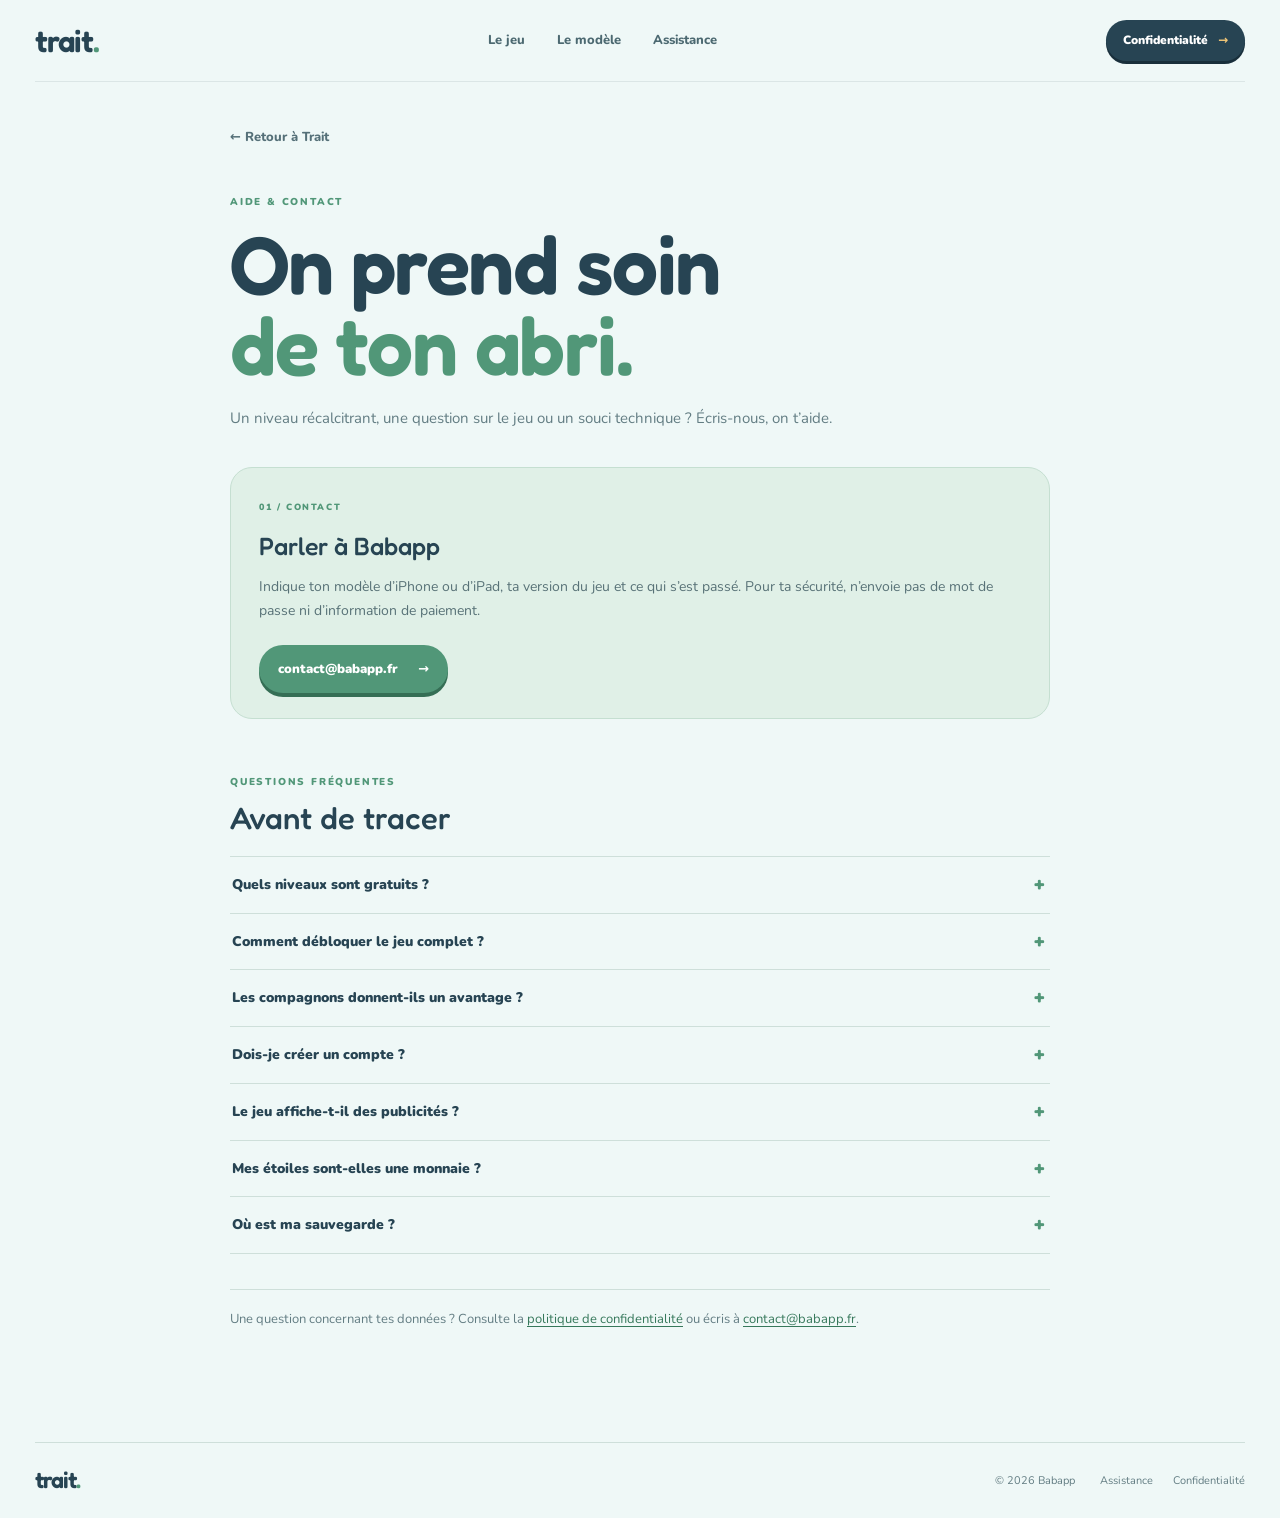
==== assistance/index.html @ 21019c67 "Publie les pages publiques de Trait" ====
<!doctype html>
<html lang="fr"><head><meta charset="utf-8"><meta name="viewport" content="width=device-width, initial-scale=1"><meta name="theme-color" content="#eff8f7"><meta name="description" content="Aide pour Trait : niveaux gratuits, sauvegarde, achats int&eacute;gr&eacute;s et contact Babapp."><title>Assistance — Trait</title><link rel="stylesheet" href="../styles.css"><link rel="stylesheet" href="../legal.css"></head>
<body><header class="site-header wrap"><a class="wordmark" href="../">trait<span>.</span></a><nav class="main-nav" aria-label="Navigation principale"><a href="../#jeu">Le jeu</a><a href="../#freemium">Le mod&egrave;le</a><a href="./">Assistance</a></nav><a class="nav-cta" href="../confidentialite/">Confidentialit&eacute; <span>&rarr;</span></a></header>
<main class="legal wrap"><a class="back-link" href="../">&larr; Retour &agrave; Trait</a><p class="eyebrow">Aide &amp; contact</p><h1>On prend soin<br><em>de ton abri.</em></h1><p class="legal-lead">Un niveau r&eacute;calcitrant, une question sur le jeu ou un souci technique ? &Eacute;cris-nous, on t&rsquo;aide.</p>
<section class="contact-panel"><span class="panel-index">01 / CONTACT</span><h2>Parler &agrave; Babapp</h2><p>Indique ton mod&egrave;le d&rsquo;iPhone ou d&rsquo;iPad, ta version du jeu et ce qui s&rsquo;est pass&eacute;. Pour ta s&eacute;curit&eacute;, n&rsquo;envoie pas de mot de passe ni d&rsquo;information de paiement.</p><a class="button button-primary" href="mailto:contact@babapp.fr?subject=Assistance%20Trait">contact@babapp.fr <span>&rarr;</span></a></section>
<section class="faq"><p class="eyebrow">Questions fr&eacute;quentes</p><h2>Avant de tracer</h2><details><summary>Quels niveaux sont gratuits ?</summary><p>Les trois premiers niveaux sont offerts. Ils pr&eacute;sentent le dessin, la limite d&rsquo;encre et la r&eacute;sistance de l&rsquo;abri.</p></details><details><summary>Comment d&eacute;bloquer le jeu complet ?</summary><p>Le mod&egrave;le pr&eacute;vu est un achat unique, sans abonnement. Les paiements int&eacute;gr&eacute;s ne sont pas encore activ&eacute;s dans la version actuelle.</p></details><details><summary>Les compagnons donnent-ils un avantage ?</summary><p>Non. Les compagnons changent l&rsquo;apparence, pas la physique, l&rsquo;encre ni la difficult&eacute;.</p></details><details><summary>Dois-je cr&eacute;er un compte ?</summary><p>Non. Il n&rsquo;y a pas de compte &agrave; cr&eacute;er. Les &eacute;toiles, achats et pr&eacute;f&eacute;rences sont enregistr&eacute;s sur l&rsquo;appareil.</p></details><details><summary>Le jeu affiche-t-il des publicit&eacute;s ?</summary><p>Non. Trait ne contient pas de publicit&eacute;.</p></details><details><summary>Mes &eacute;toiles sont-elles une monnaie ?</summary><p>Non. Les &eacute;toiles mesurent ta r&eacute;ussite et d&eacute;bloquent certains cadeaux cosm&eacute;tiques. Elles ne sont jamais d&eacute;pens&eacute;es.</p></details><details><summary>O&ugrave; est ma sauvegarde ?</summary><p>La progression est stock&eacute;e localement. Supprimer l&rsquo;application ou r&eacute;initialiser l&rsquo;appareil peut effacer cette sauvegarde.</p></details></section>
<p class="legal-bottom">Une question concernant tes donn&eacute;es ? Consulte la <a href="../confidentialite/">politique de confidentialit&eacute;</a> ou &eacute;cris &agrave; <a href="mailto:contact@babapp.fr">contact@babapp.fr</a>.</p></main>
<footer class="site-footer wrap"><a class="wordmark" href="../">trait<span>.</span></a><span>&copy; <span id="year">2026</span> Babapp</span><nav aria-label="Liens utiles"><a href="./">Assistance</a><a href="../confidentialite/">Confidentialit&eacute;</a></nav></footer><script>document.getElementById('year').textContent=new Date().getFullYear();</script></body></html>
---- styles.css ----
@font-face{font-family:Fredoka;src:url('assets/Fredoka.ttf') format('truetype');font-display:swap}@font-face{font-family:Nunito;src:url('assets/Nunito.ttf') format('truetype');font-display:swap}
:root{color-scheme:light;--sky:#eff8f7;--paper:#fbfcf8;--ink:#274453;--muted:#637d83;--line:#cedfda;--blue:#5e91ad;--green:#519778;--mint:#dceee5;--sun:#f4c878;--body:Nunito,system-ui,sans-serif;--display:Fredoka,'Arial Rounded MT Bold',sans-serif}*{box-sizing:border-box}html{scroll-behavior:smooth;scroll-padding-top:84px}body{margin:0;background:var(--sky);color:var(--ink);font:16px/1.55 var(--body);overflow-x:hidden}a{color:inherit;text-decoration:none}img{display:block;max-width:100%}.wrap{width:min(1210px,calc(100% - 64px));margin-inline:auto}.site-header{height:82px;display:flex;align-items:center;justify-content:space-between;border-bottom:1px solid #2744531a}.wordmark{font:600 31px/.9 var(--display);letter-spacing:-1px;color:var(--ink)}.wordmark span{color:var(--green)}.main-nav{display:flex;gap:32px;font-size:13px;font-weight:800;color:#4c6971}.main-nav a,.site-footer nav a{transition:color .2s}.main-nav a:hover,.site-footer nav a:hover{color:var(--green)}.nav-cta{background:var(--ink);color:#fff;border-radius:999px;padding:11px 17px;font-size:12px;font-weight:900;box-shadow:0 3px 0 #192f3b}.nav-cta span{color:var(--sun);margin-left:7px}.hero{min-height:690px;display:grid;grid-template-columns:.92fr 1.08fr;align-items:center;gap:35px;padding-block:64px 82px;position:relative}.hero-copy{z-index:2}.eyebrow{display:flex;align-items:center;gap:9px;color:var(--green);font-size:10px;line-height:1.4;font-weight:900;letter-spacing:1.8px;text-transform:uppercase;margin:0 0 18px}.eyebrow i{width:7px;height:7px;background:var(--green);border-radius:50%;box-shadow:0 0 0 4px #5197781c}.hero h1{font:600 clamp(56px,6.3vw,82px)/.97 var(--display);letter-spacing:-2px;margin:0}.hero h1 em,.section-intro h2 em,.freemium-main h2 em,.companions-copy h2 em,.closing h2 em{color:var(--green);font-style:normal}.hero-lead{max-width:410px;margin:22px 0 0;color:#5d777e;font-size:17px}.hero-actions{display:flex;align-items:center;gap:24px;margin-top:27px}.button{min-height:48px;display:inline-flex;align-items:center;justify-content:center;gap:20px;padding:0 19px;border-radius:999px;font-size:13px;font-weight:900;transition:transform .2s,box-shadow .2s}.button:active,.nav-cta:active{transform:translateY(1px)}.button-primary{background:var(--green);color:#fff;box-shadow:0 4px 0 #356e55}.button-primary:hover{background:#408465;box-shadow:0 5px 0 #356e55}.simple-link{font-size:13px;font-weight:900;color:var(--ink);text-decoration:underline;text-decoration-color:#92b8a6;text-underline-offset:4px}.hero-promises{display:flex;flex-wrap:wrap;gap:9px 19px;margin-top:28px;font-size:11px;font-weight:800;color:#557078}.hero-promises span{display:flex;gap:5px;align-items:center}.hero-promises b{font:600 18px var(--display);color:var(--green)}.hero-visual{height:500px;position:relative;isolation:isolate}.hero-picture{position:absolute;left:0;top:18px;width:94%;height:390px;border-radius:42% 48% 35% 43%/22% 25% 33% 36%;overflow:hidden;background:var(--mint);box-shadow:0 24px 54px #355f4c1b;transform:rotate(1deg)}.hero-picture>img{width:100%;height:100%;object-fit:cover}.picture-stamp{position:absolute;top:22px;left:23px;width:77px;height:77px;display:grid;place-content:center;text-align:center;border-radius:50%;background:var(--sun);color:#52472f;font:900 10px/1.2 var(--body);letter-spacing:1px;transform:rotate(-12deg)}.picture-stamp b{font:500 16px var(--display)}.picture-index{position:absolute;right:19px;bottom:13px;background:#fbfcf1dd;border-radius:99px;padding:7px 12px;color:#50636a;font-size:8px;font-weight:900;letter-spacing:1px}.phone-shot{position:absolute;right:0;bottom:0;width:174px;margin:0;padding:7px 7px 11px;background:#fff;border-radius:21px;box-shadow:0 18px 40px #2744532c;transform:rotate(4deg)}.phone-shot img{border-radius:15px}.phone-shot figcaption{padding:9px 7px 1px;font-size:10px;color:var(--muted);line-height:1.25}.phone-shot figcaption b{color:var(--ink)}.hero-number{position:absolute;right:0;bottom:30px;font-size:9px;letter-spacing:2px;font-weight:900;color:#87a29f}.ticker{overflow:hidden;background:#dceee5;border-block:1px solid #c6dfd3;transform:rotate(-.7deg) scale(1.02);padding:10px 0}.ticker>div{min-width:930px;display:flex;align-items:center;justify-content:space-around;white-space:nowrap;color:#426f5c;font:600 15px var(--display);letter-spacing:2px}.ticker b{color:#e0aa51}.how{padding-block:112px 120px}.section-intro{text-align:center;margin-bottom:54px}.section-intro h2,.freemium-main h2,.companions-copy h2{font:600 clamp(40px,5.5vw,64px)/1.03 var(--display);letter-spacing:-1.2px;margin:0}.steps{display:grid;grid-template-columns:repeat(3,1fr);border-top:1px solid var(--line);border-bottom:1px solid var(--line)}.steps article{position:relative;padding:25px 28px 30px;border-right:1px solid var(--line)}.steps article:first-child{padding-left:4px}.steps article:last-child{border:0;padding-right:4px}.step-count{display:inline-grid;place-items:center;width:32px;height:32px;border-radius:50%;background:#fff;color:var(--green);font:600 15px var(--display)}.step-art{height:115px;margin:10px 0 0;position:relative;display:flex;align-items:center;justify-content:center}.ink-art:before{content:'';position:absolute;width:195px;height:75px;border:9px solid var(--blue);border-color:var(--blue) transparent transparent transparent;border-radius:50%;transform:rotate(-7deg)}.ink-art i{position:absolute;width:8px;height:8px;border-radius:50%;background:#557e98;top:17px;left:27%}.ink-art i:nth-child(2){top:74px;left:68%;width:6px;height:6px;background:var(--green)}.ink-art i:nth-child(3){top:35px;left:83%;width:5px;height:5px}.step-art b{position:absolute;bottom:7px;font-size:9px;letter-spacing:2px;color:var(--muted)}.bee-art span{position:relative;margin:0 13px;width:29px;height:23px;border-radius:50%;background:repeating-linear-gradient(90deg,#edb64e 0 7px,#584d39 7px 11px);box-shadow:0 7px 12px #557a5b25}.bee-art span:nth-child(1){transform:rotate(-21deg) translateY(8px)}.bee-art span:nth-child(2){transform:translateY(-14px)}.bee-art span:nth-child(3){transform:rotate(21deg) translateY(8px)}.shelter-art i{position:absolute;width:128px;height:65px;border:8px solid var(--green);border-bottom:0;border-radius:58% 58% 0 0;top:15px}.shelter-art:after{content:'';position:absolute;top:76px;left:calc(50% - 76px);width:152px;height:6px;border-radius:5px;background:#779c6f}.steps h3{font:500 22px/1.15 var(--display);margin:12px 0 8px}.steps p{font-size:13px;color:var(--muted);margin:0;max-width:310px}.freemium{background:#e3f1e9;border-block:1px solid #c8dfd1;padding-block:88px}.freemium-layout{display:grid;grid-template-columns:1fr .9fr;gap:80px;align-items:center}.freemium-main>p:not(.eyebrow){max-width:470px;margin:22px 0 0;color:#567178}.free-marker{display:flex;align-items:center;gap:14px;margin-top:28px}.free-marker>b{font:600 66px/.9 var(--display);color:var(--green)}.free-marker>span{font-size:10px;line-height:1.5;font-weight:900;letter-spacing:1.3px}.free-marker small{color:var(--muted);font-size:8px}.freemium-details{border-left:1px solid #b8d1c3;padding-left:31px}.freemium-details>div{display:grid;grid-template-columns:34px 1fr;gap:12px;align-items:start;border-bottom:1px solid #c8dfd1;padding:14px 0}.freemium-details>div:first-child{padding-top:0}.detail-index{color:var(--green);font:600 17px var(--display)}.freemium-details p{margin:0;font-size:13px;color:var(--muted)}.freemium-details strong{color:var(--ink);font-size:15px}.payment-note{font-size:10px!important;line-height:1.5;margin:15px 0 0!important;color:#687d7a!important}.companions{padding-block:118px 120px;display:grid;grid-template-columns:.9fr 1.1fr;gap:70px;align-items:center}.companions-copy>p:not(.eyebrow){max-width:390px;color:var(--muted);margin:20px 0}.companions-copy .simple-link span{color:var(--green);margin-left:5px}.companions-art{height:335px;position:relative;display:flex;align-items:center;justify-content:center;background:radial-gradient(ellipse at 55% 60%,#d4eadc 0 14%,transparent 14.5%),radial-gradient(ellipse at 50% 65%,#e2f1e5 0 30%,transparent 30.5%)}.companion-circle{position:absolute;display:grid;place-items:center;border-radius:50%;background:#fff;box-shadow:0 14px 30px #315c4920}.companion-circle img{width:100%;height:100%;object-fit:contain}.hedgehog{width:188px;height:188px;left:14%;top:50px;background:#f8e3c1}.panda{width:135px;height:135px;right:12%;bottom:35px;background:#d9ecdf}.orbit{position:absolute;color:var(--green);font-size:19px;letter-spacing:7px}.orbit-one{top:42px;right:22%}.orbit-two{bottom:25px;left:23%;color:#d69c52}.companion-label{position:absolute;bottom:0;right:0;color:#779092;font-size:8px;font-weight:900;letter-spacing:1.5px}.closing{position:relative;overflow:hidden;border-top:1px solid var(--line);padding-block:66px 76px}.closing .eyebrow{margin-bottom:13px}.closing h2{font:600 clamp(44px,6.5vw,76px)/1.02 var(--display);letter-spacing:-1.5px;margin:0}.closing h2 em{color:var(--green);font-style:normal}.closing .button{margin-top:25px}.closing-shape{position:absolute;right:5%;top:-112px;color:#27445308;font:600 350px/.9 var(--display);pointer-events:none}.site-footer{min-height:76px;border-top:1px solid var(--line);display:flex;align-items:center;gap:25px;color:var(--muted);font-size:11px}.site-footer .wordmark{font-size:23px}.site-footer>span{margin-left:auto}.site-footer nav{display:flex;gap:20px}
@media(max-width:900px){.wrap{width:min(100% - 44px,700px)}.hero{grid-template-columns:1fr .9fr;gap:16px}.hero h1{font-size:clamp(53px,8vw,70px)}.hero-visual{height:415px}.hero-picture{height:325px}.phone-shot{width:144px}.freemium-layout,.companions{gap:40px}.hedgehog{left:5%}.panda{right:3%}}
@media(max-width:640px){.wrap{width:calc(100% - 36px)}.site-header{height:69px}.wordmark{font-size:27px}.main-nav{display:none}.nav-cta{font-size:10px;padding:10px 13px}.hero{grid-template-columns:1fr;gap:14px;padding-block:46px 52px}.hero h1{font-size:clamp(58px,13vw,75px)}.hero-lead{font-size:15px;max-width:360px}.hero-actions{gap:18px;flex-wrap:wrap}.hero-promises{margin-top:22px;gap:8px 16px;font-size:10px}.hero-visual{height:345px;margin-top:5px}.hero-picture{width:94%;height:277px;top:8px;border-radius:42% 47% 34% 39%/23% 23% 30% 34%}.picture-stamp{width:62px;height:62px;font-size:8px;top:13px;left:14px}.picture-index{font-size:6px;right:10px;bottom:10px;padding:6px 8px}.phone-shot{width:126px;right:1px;bottom:-2px;padding:5px 5px 8px;border-radius:15px}.phone-shot img{border-radius:11px}.phone-shot figcaption{font-size:8px;padding:6px}.hero-number{bottom:2px}.ticker{padding:9px 0}.ticker>div{justify-content:flex-start;gap:25px;font-size:13px}.how{padding-block:78px 84px}.section-intro{text-align:left;margin-bottom:29px}.section-intro h2{font-size:42px}.steps{grid-template-columns:1fr;border-bottom:0}.steps article,.steps article:first-child,.steps article:last-child{padding:19px 5px 22px;border-right:0;border-bottom:1px solid var(--line)}.steps article:last-child{border-bottom:0}.step-art{height:85px;margin-top:6px}.step-art b{bottom:0}.steps h3{margin-top:8px}.freemium{padding-block:66px}.freemium-layout,.companions{grid-template-columns:1fr;gap:31px}.freemium-main h2,.companions-copy h2{font-size:47px}.freemium-details{padding-left:18px}.free-marker>b{font-size:58px}.companions{padding-block:77px 82px}.companions-art{height:280px}.hedgehog{width:158px;height:158px;left:7%;top:33px}.panda{width:116px;height:116px;right:5%;bottom:31px}.closing{padding-block:50px 59px}.closing h2{font-size:49px}.closing-shape{font-size:210px;right:-5%;top:0}.site-footer{padding-block:17px;display:grid;grid-template-columns:1fr auto;gap:10px 18px}.site-footer>span{margin:0;justify-self:end}.site-footer nav{grid-column:1/3;justify-content:space-between;border-top:1px solid var(--line);padding-top:10px}}
@media(prefers-reduced-motion:reduce){html{scroll-behavior:auto}*,*:before,*:after{transition-duration:.01ms!important;animation-duration:.01ms!important}}
---- legal.css ----
.legal{max-width:820px;padding-top:42px;padding-bottom:100px}.back-link{display:inline-block;margin-bottom:48px;color:#557078;font-size:13px;font-weight:800}.legal>.eyebrow{margin-bottom:15px}.legal h1{margin:0;font:600 clamp(54px,8vw,82px)/.98 var(--display);letter-spacing:-1.5px}.legal h1 em{font-style:normal;color:var(--green)}.legal-lead{max-width:620px;color:var(--muted);margin:22px 0 37px;font-size:15px}.contact-panel,.privacy-summary{background:#e0f0e7;border:1px solid #c5dfd1;border-radius:22px;padding:25px 28px;margin:0 0 56px}.panel-index{color:var(--green);font-size:9px;font-weight:900;letter-spacing:1.6px}.contact-panel h2,.faq h2,.policy-copy h2{font:500 25px/1.2 var(--display);margin:13px 0 9px}.contact-panel p,.faq details p,.policy-copy p{font-size:14px;line-height:1.75;color:#587277}.contact-panel .button{margin-top:7px}.faq>.eyebrow{margin-bottom:10px}.faq h2{font-size:31px;margin:0 0 20px}.faq details{border-top:1px solid var(--line);padding:17px 2px}.faq details:last-child{border-bottom:1px solid var(--line)}.faq summary{cursor:pointer;list-style:none;padding-right:30px;position:relative;font-weight:900;font-size:14px}.faq summary::-webkit-details-marker{display:none}.faq summary:after{content:'+';position:absolute;right:3px;top:-4px;color:var(--green);font:600 21px var(--display)}.faq details[open] summary:after{content:'−'}.faq details p{margin:11px 25px 0 0}.legal-bottom{border-top:1px solid var(--line);margin-top:35px;padding-top:19px;color:var(--muted);font-size:13px}.legal-bottom a,.policy-copy a{color:#36785b;text-decoration:underline;text-underline-offset:3px}.privacy-summary{display:flex;align-items:center;gap:15px}.privacy-summary>span{font-size:25px;color:var(--green)}.privacy-summary strong{font:500 18px var(--display)}.privacy-summary p{color:var(--muted);font-size:12px;margin:4px 0 0}.policy-copy{max-width:730px}.policy-copy section{padding:0 0 22px;margin-bottom:22px;border-bottom:1px solid var(--line)}.policy-copy h2{font-size:21px;margin:0 0 8px}.policy-copy p{margin:8px 0}.hosting-note{background:#e6f1ec;border:1px solid #d1e2d8;border-radius:15px;padding:18px 20px;margin-top:34px}.hosting-note strong{font-size:13px}.hosting-note p{font-size:12px;margin-bottom:0}@media(max-width:640px){.legal{padding-top:30px;padding-bottom:70px}.back-link{margin-bottom:39px}.legal h1{font-size:58px}.legal-lead{font-size:14px}.contact-panel,.privacy-summary{padding:21px 19px}.faq h2{font-size:27px}.faq summary{font-size:13px}}
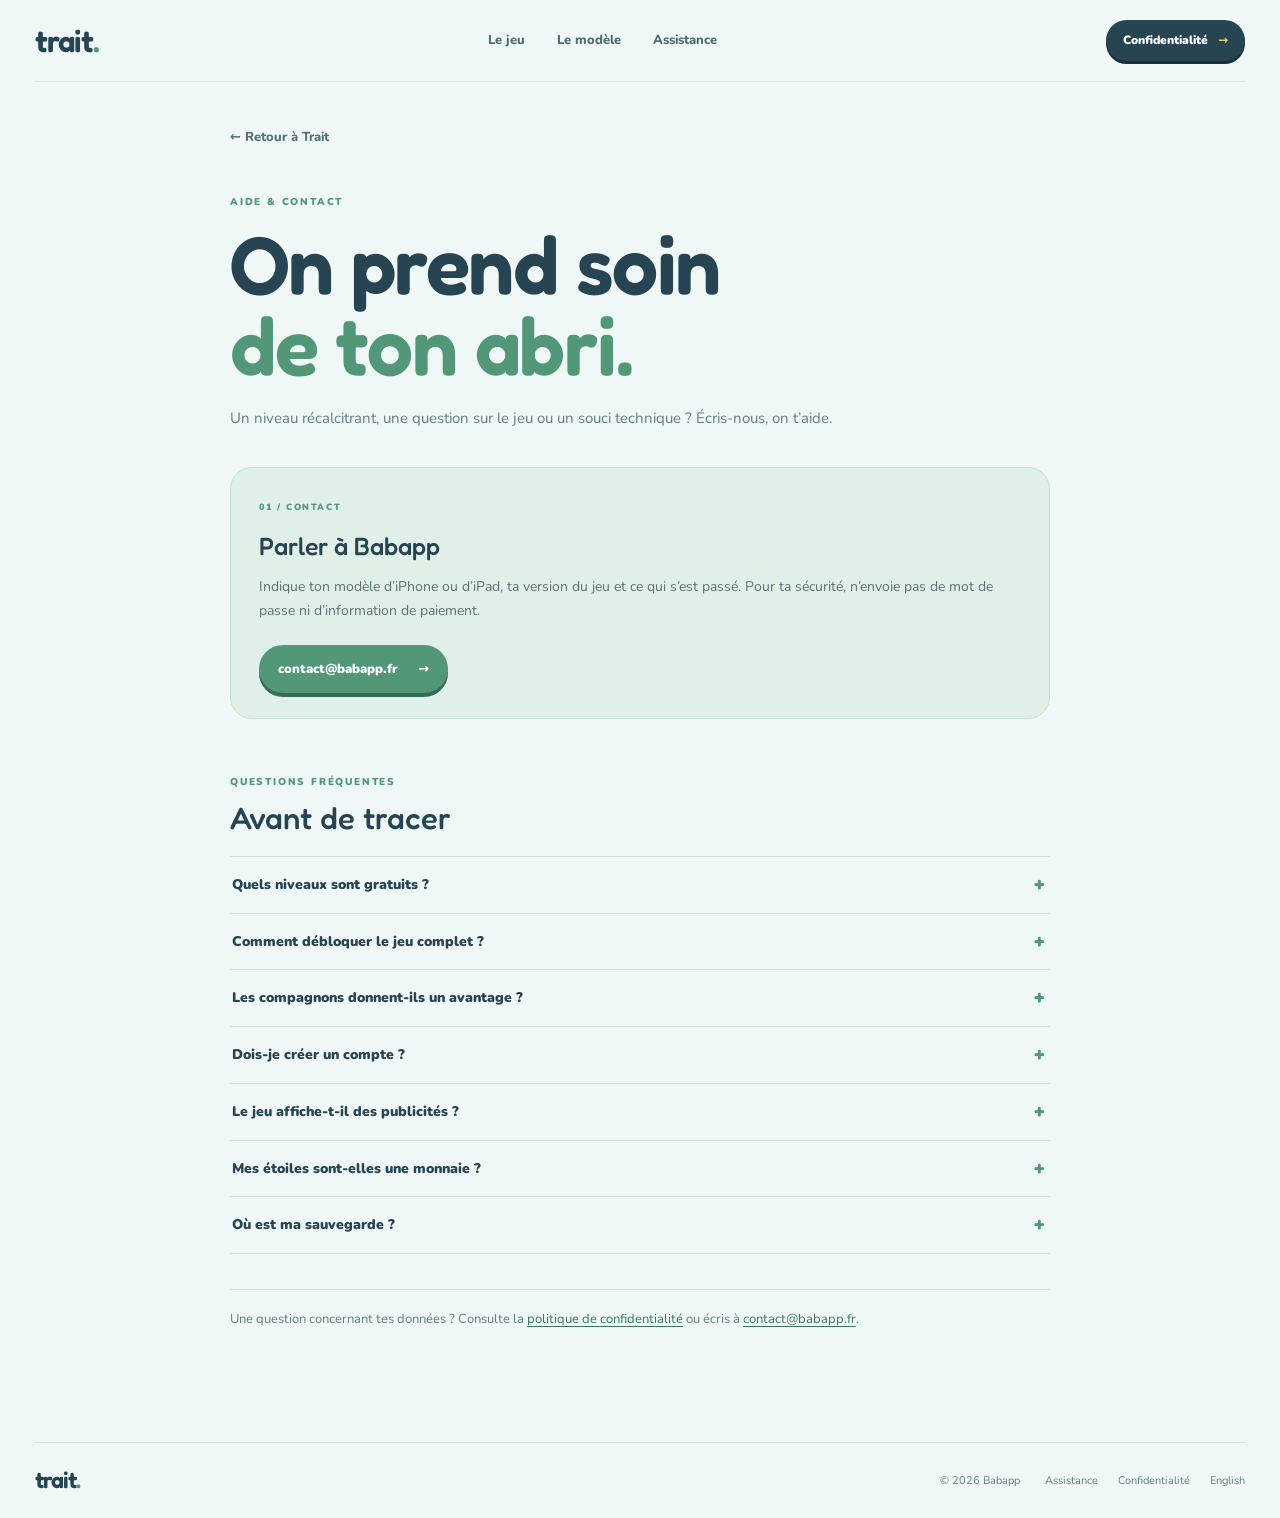
==== commit cea9e58e: "Add English website pages" ====
--- a/assistance/index.html
+++ b/assistance/index.html
@@ -1,8 +1,8 @@
 <!doctype html>
-<html lang="fr"><head><meta charset="utf-8"><meta name="viewport" content="width=device-width, initial-scale=1"><meta name="theme-color" content="#eff8f7"><meta name="description" content="Aide pour Trait : niveaux gratuits, sauvegarde, achats int&eacute;gr&eacute;s et contact Babapp."><title>Assistance — Trait</title><link rel="stylesheet" href="../styles.css"><link rel="stylesheet" href="../legal.css"></head>
+<html lang="fr"><head><meta charset="utf-8"><meta name="viewport" content="width=device-width, initial-scale=1"><meta name="theme-color" content="#eff8f7"><meta name="description" content="Aide pour Trait : niveaux gratuits, sauvegarde, achats int&eacute;gr&eacute;s et contact Babapp."><title>Assistance — Trait</title><link rel="stylesheet" href="../styles.css?v=2"><link rel="stylesheet" href="../legal.css"></head>
 <body><header class="site-header wrap"><a class="wordmark" href="../">trait<span>.</span></a><nav class="main-nav" aria-label="Navigation principale"><a href="../#jeu">Le jeu</a><a href="../#freemium">Le mod&egrave;le</a><a href="./">Assistance</a></nav><a class="nav-cta" href="../confidentialite/">Confidentialit&eacute; <span>&rarr;</span></a></header>
 <main class="legal wrap"><a class="back-link" href="../">&larr; Retour &agrave; Trait</a><p class="eyebrow">Aide &amp; contact</p><h1>On prend soin<br><em>de ton abri.</em></h1><p class="legal-lead">Un niveau r&eacute;calcitrant, une question sur le jeu ou un souci technique ? &Eacute;cris-nous, on t&rsquo;aide.</p>
 <section class="contact-panel"><span class="panel-index">01 / CONTACT</span><h2>Parler &agrave; Babapp</h2><p>Indique ton mod&egrave;le d&rsquo;iPhone ou d&rsquo;iPad, ta version du jeu et ce qui s&rsquo;est pass&eacute;. Pour ta s&eacute;curit&eacute;, n&rsquo;envoie pas de mot de passe ni d&rsquo;information de paiement.</p><a class="button button-primary" href="mailto:contact@babapp.fr?subject=Assistance%20Trait">contact@babapp.fr <span>&rarr;</span></a></section>
-<section class="faq"><p class="eyebrow">Questions fr&eacute;quentes</p><h2>Avant de tracer</h2><details><summary>Quels niveaux sont gratuits ?</summary><p>Les trois premiers niveaux sont offerts. Ils pr&eacute;sentent le dessin, la limite d&rsquo;encre et la r&eacute;sistance de l&rsquo;abri.</p></details><details><summary>Comment d&eacute;bloquer le jeu complet ?</summary><p>Le mod&egrave;le pr&eacute;vu est un achat unique, sans abonnement. Les paiements int&eacute;gr&eacute;s ne sont pas encore activ&eacute;s dans la version actuelle.</p></details><details><summary>Les compagnons donnent-ils un avantage ?</summary><p>Non. Les compagnons changent l&rsquo;apparence, pas la physique, l&rsquo;encre ni la difficult&eacute;.</p></details><details><summary>Dois-je cr&eacute;er un compte ?</summary><p>Non. Il n&rsquo;y a pas de compte &agrave; cr&eacute;er. Les &eacute;toiles, achats et pr&eacute;f&eacute;rences sont enregistr&eacute;s sur l&rsquo;appareil.</p></details><details><summary>Le jeu affiche-t-il des publicit&eacute;s ?</summary><p>Non. Trait ne contient pas de publicit&eacute;.</p></details><details><summary>Mes &eacute;toiles sont-elles une monnaie ?</summary><p>Non. Les &eacute;toiles mesurent ta r&eacute;ussite et d&eacute;bloquent certains cadeaux cosm&eacute;tiques. Elles ne sont jamais d&eacute;pens&eacute;es.</p></details><details><summary>O&ugrave; est ma sauvegarde ?</summary><p>La progression est stock&eacute;e localement. Supprimer l&rsquo;application ou r&eacute;initialiser l&rsquo;appareil peut effacer cette sauvegarde.</p></details></section>
+<section class="faq"><p class="eyebrow">Questions fr&eacute;quentes</p><h2>Avant de tracer</h2><details><summary>Quels niveaux sont gratuits ?</summary><p>Les trois premiers niveaux sont offerts. Ils pr&eacute;sentent le dessin, la limite d&rsquo;encre et la r&eacute;sistance de l&rsquo;abri.</p></details><details><summary>Comment d&eacute;bloquer le jeu complet ?</summary><p>Le jeu complet et certains compagnons sont propos&eacute;s par des achats ponctuels, sans abonnement. Sur iOS, le paiement passe par l&rsquo;App Store et son prix affich&eacute; fait foi.</p></details><details><summary>Les compagnons donnent-ils un avantage ?</summary><p>Non. Les compagnons changent l&rsquo;apparence, pas la physique, l&rsquo;encre ni la difficult&eacute;.</p></details><details><summary>Dois-je cr&eacute;er un compte ?</summary><p>Non. Il n&rsquo;y a pas de compte &agrave; cr&eacute;er. Les &eacute;toiles, achats et pr&eacute;f&eacute;rences sont enregistr&eacute;s sur l&rsquo;appareil.</p></details><details><summary>Le jeu affiche-t-il des publicit&eacute;s ?</summary><p>Non. Trait ne contient pas de publicit&eacute;.</p></details><details><summary>Mes &eacute;toiles sont-elles une monnaie ?</summary><p>Non. Les &eacute;toiles mesurent ta r&eacute;ussite et d&eacute;bloquent certains cadeaux cosm&eacute;tiques. Elles ne sont jamais d&eacute;pens&eacute;es.</p></details><details><summary>O&ugrave; est ma sauvegarde ?</summary><p>La progression est stock&eacute;e localement. Supprimer l&rsquo;application ou r&eacute;initialiser l&rsquo;appareil peut effacer cette sauvegarde.</p></details></section>
 <p class="legal-bottom">Une question concernant tes donn&eacute;es ? Consulte la <a href="../confidentialite/">politique de confidentialit&eacute;</a> ou &eacute;cris &agrave; <a href="mailto:contact@babapp.fr">contact@babapp.fr</a>.</p></main>
-<footer class="site-footer wrap"><a class="wordmark" href="../">trait<span>.</span></a><span>&copy; <span id="year">2026</span> Babapp</span><nav aria-label="Liens utiles"><a href="./">Assistance</a><a href="../confidentialite/">Confidentialit&eacute;</a></nav></footer><script>document.getElementById('year').textContent=new Date().getFullYear();</script></body></html>
+<footer class="site-footer wrap"><a class="wordmark" href="../">trait<span>.</span></a><span>&copy; <span id="year">2026</span> Babapp</span><nav aria-label="Liens utiles"><a href="./">Assistance</a><a href="../confidentialite/">Confidentialit&eacute;</a><a href="../en/support/">English</a></nav></footer><script>document.getElementById('year').textContent=new Date().getFullYear();</script></body></html>
--- a/styles.css
+++ b/styles.css
@@ -3,3 +3,11 @@
 @media(max-width:900px){.wrap{width:min(100% - 44px,700px)}.hero{grid-template-columns:1fr .9fr;gap:16px}.hero h1{font-size:clamp(53px,8vw,70px)}.hero-visual{height:415px}.hero-picture{height:325px}.phone-shot{width:144px}.freemium-layout,.companions{gap:40px}.hedgehog{left:5%}.panda{right:3%}}
 @media(max-width:640px){.wrap{width:calc(100% - 36px)}.site-header{height:69px}.wordmark{font-size:27px}.main-nav{display:none}.nav-cta{font-size:10px;padding:10px 13px}.hero{grid-template-columns:1fr;gap:14px;padding-block:46px 52px}.hero h1{font-size:clamp(58px,13vw,75px)}.hero-lead{font-size:15px;max-width:360px}.hero-actions{gap:18px;flex-wrap:wrap}.hero-promises{margin-top:22px;gap:8px 16px;font-size:10px}.hero-visual{height:345px;margin-top:5px}.hero-picture{width:94%;height:277px;top:8px;border-radius:42% 47% 34% 39%/23% 23% 30% 34%}.picture-stamp{width:62px;height:62px;font-size:8px;top:13px;left:14px}.picture-index{font-size:6px;right:10px;bottom:10px;padding:6px 8px}.phone-shot{width:126px;right:1px;bottom:-2px;padding:5px 5px 8px;border-radius:15px}.phone-shot img{border-radius:11px}.phone-shot figcaption{font-size:8px;padding:6px}.hero-number{bottom:2px}.ticker{padding:9px 0}.ticker>div{justify-content:flex-start;gap:25px;font-size:13px}.how{padding-block:78px 84px}.section-intro{text-align:left;margin-bottom:29px}.section-intro h2{font-size:42px}.steps{grid-template-columns:1fr;border-bottom:0}.steps article,.steps article:first-child,.steps article:last-child{padding:19px 5px 22px;border-right:0;border-bottom:1px solid var(--line)}.steps article:last-child{border-bottom:0}.step-art{height:85px;margin-top:6px}.step-art b{bottom:0}.steps h3{margin-top:8px}.freemium{padding-block:66px}.freemium-layout,.companions{grid-template-columns:1fr;gap:31px}.freemium-main h2,.companions-copy h2{font-size:47px}.freemium-details{padding-left:18px}.free-marker>b{font-size:58px}.companions{padding-block:77px 82px}.companions-art{height:280px}.hedgehog{width:158px;height:158px;left:7%;top:33px}.panda{width:116px;height:116px;right:5%;bottom:31px}.closing{padding-block:50px 59px}.closing h2{font-size:49px}.closing-shape{font-size:210px;right:-5%;top:0}.site-footer{padding-block:17px;display:grid;grid-template-columns:1fr auto;gap:10px 18px}.site-footer>span{margin:0;justify-self:end}.site-footer nav{grid-column:1/3;justify-content:space-between;border-top:1px solid var(--line);padding-top:10px}}
 @media(prefers-reduced-motion:reduce){html{scroll-behavior:auto}*,*:before,*:after{transition-duration:.01ms!important;animation-duration:.01ms!important}}
+
+/* Keep the game screenshot beside the mascot artwork; never obscure the hedgehog. */
+.hero-visual{display:grid;grid-template-columns:minmax(0,1fr) 158px;gap:18px;align-items:center;height:auto;min-height:390px}
+.hero-picture{position:relative;left:auto;top:auto;width:100%;height:auto;aspect-ratio:1.36;border-radius:36% 43% 31% 35%/22% 26% 31% 34%;transform:none}
+.hero-picture>img{object-position:58% center}
+.phone-shot{position:relative;right:auto;bottom:auto;width:100%;align-self:center;transform:rotate(2deg)}
+@media(max-width:900px){.hero-visual{grid-template-columns:minmax(0,1fr) 142px;gap:13px;min-height:330px}.hero-picture{aspect-ratio:1.24}}
+@media(max-width:640px){.hero-visual{grid-template-columns:minmax(0,1fr) 120px;gap:12px;min-height:0;height:auto;margin-top:10px}.hero-picture{aspect-ratio:1.06;border-radius:35% 42% 31% 35%/22% 24% 31% 34%}.hero-picture>img{object-position:58% center}.phone-shot{width:100%;transform:rotate(1deg);padding:5px 5px 8px}.phone-shot figcaption{font-size:8px}}
